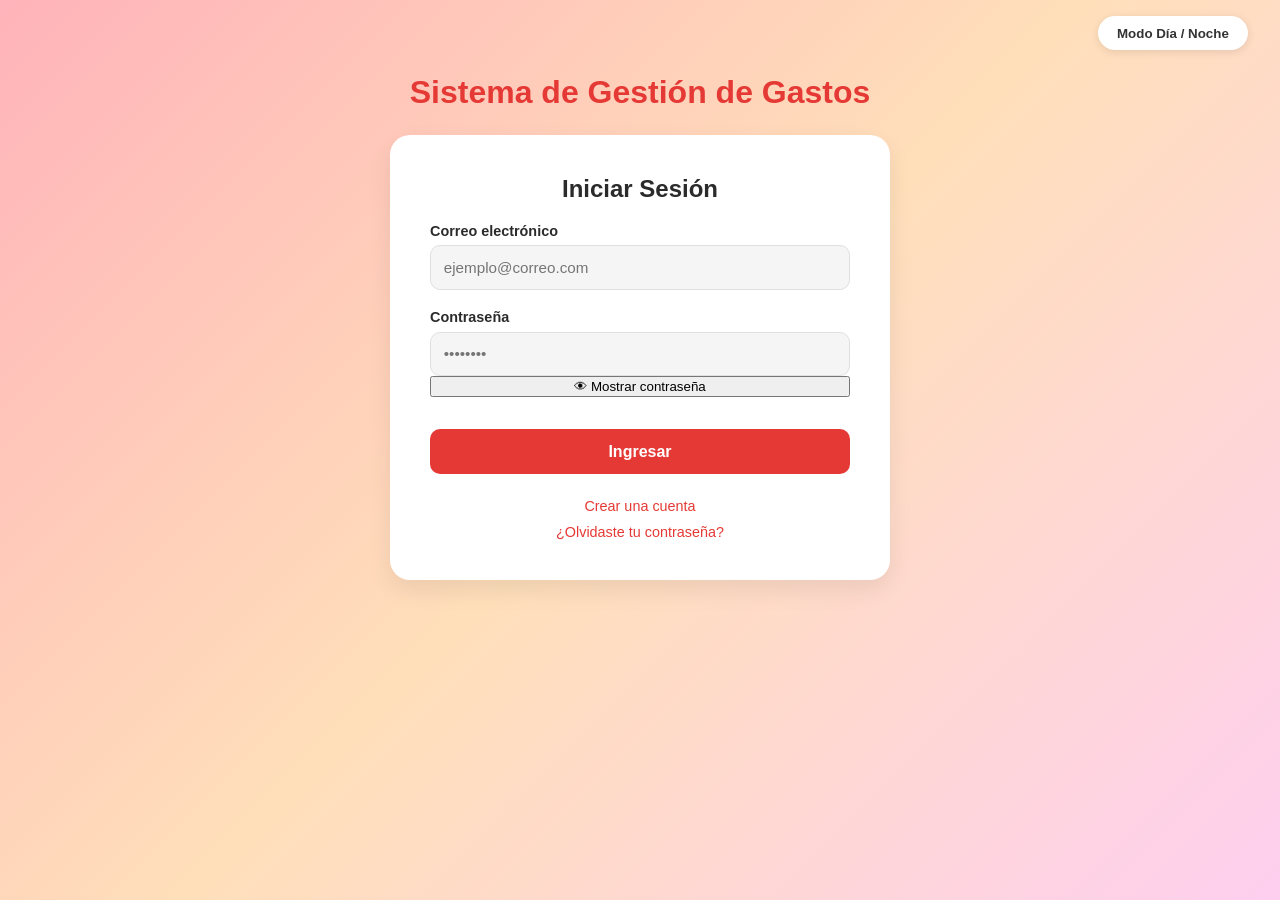
==== index.html @ 9071af87 "completo" ====
<!DOCTYPE html>
<html lang="es">
<head>
    <meta charset="UTF-8">
    <meta name="viewport" content="width=device-width, initial-scale=1.0">
    <title>SGG - Iniciar Sesión</title>
    <link rel="stylesheet" href="css/styles.css">
</head>
<body>

    <div class="header-tools">
        <button id="btnTema" class="btn-theme">Modo Día / Noche</button>
    </div>

    <h1 class="titulo-principal">Sistema de Gestión de Gastos</h1>

    <main class="login-card">
        <h2>Iniciar Sesión</h2>
        
        <form id="formLogin">
            <div class="form-group">
                <label for="email">Correo electrónico</label>
                <input type="email" id="email" placeholder="ejemplo@correo.com" required>
            </div>

            <div class="form-group">
                <label for="password">Contraseña</label>
                <input type="password" id="password" placeholder="••••••••" required>
                <button type="button" id="verPasswordLogin" class="btn-eye">👁 Mostrar contraseña</button>
            </div>

            <button type="submit" class="btn-ingresar">Ingresar</button>
        </form>

        <div class="links-container">
            <a href="registro.html" class="link">Crear una cuenta</a>
            <a href="recuperar.html" class="link">¿Olvidaste tu contraseña?</a>
        </div>
    </main>

    <script src="js/koo.js"></script>
</body>
</html>
---- css/styles.css ----
:root {
    --bg-gradient: linear-gradient(135deg, #ffb3ba 0%, #ffdfba 50%, #fecfef 100%);
    --card-bg: #ffffff;
    --text-color: #2b2b2b;
    --text-muted: #666666;
    --primary-red: #e53935;
    --primary-red-hover: #d32f2f;
    --input-bg: #f5f5f5;
    --input-border: #e0e0e0;
    --border-color: #eee;
}

body.dark-mode {
    --bg-gradient: linear-gradient(135deg, #1a101f 0%, #2a1b2e 100%);
    --card-bg: #241628;
    --text-color: #f5f5f5;
    --text-muted: #cccccc;
    --input-bg: #322038;
    --input-border: #4a3252;
    --border-color: #3d2843;
}

body {
    background: var(--bg-gradient);
    background-attachment: fixed;
    min-height: 100vh;
    color: var(--text-color);
    font-family: -apple-system, BlinkMacSystemFont, "Segoe UI", Roboto, Helvetica, Arial, sans-serif;
    margin: 0;
    padding: 0;
    transition: background 0.3s ease, color 0.3s ease;
}

.header-tools {
    display: flex;
    justify-content: flex-end;
    padding: 1rem 2rem;
}

.btn-theme {
    background: #ffffff;
    color: #333333;
    border: none;
    padding: 0.6rem 1.2rem;
    border-radius: 20px;
    cursor: pointer;
    font-weight: 600;
    box-shadow: 0 2px 8px rgba(0,0,0,0.1);
}

body.dark-mode .btn-theme {
    background: #322038;
    color: #ffffff;
}

.titulo-principal {
    text-align: center;
    color: var(--primary-red);
    font-size: 2rem;
    font-weight: 800;
    margin-top: 0.5rem;
    margin-bottom: 1.5rem;
}

.login-card, .summary-card, .form-card, .table-card {
    background-color: var(--card-bg);
    max-width: 420px;
    margin: 0 auto 1.5rem auto;
    padding: 2.5rem;
    border-radius: 20px;
    box-shadow: 0 10px 25px rgba(0, 0, 0, 0.08);
}

.login-card h2, .form-card h3, .table-card h3 {
    text-align: center;
    margin-top: 0;
    color: var(--text-color);
}

.form-group {
    display: flex;
    flex-direction: column;
    margin-bottom: 1.2rem;
}

.form-group label {
    font-weight: 600;
    margin-bottom: 0.4rem;
    font-size: 0.9rem;
    color: var(--text-color);
}

input[type="text"],
input[type="email"],
input[type="number"],
input[type="date"],
input[type="password"],
select {
    background-color: var(--input-bg);
    color: var(--text-color);
    border: 1px solid var(--input-border);
    border-radius: 10px;
    padding: 0.8rem;
    font-size: 0.95rem;
    outline: none;
    transition: all 0.2s ease;
}

input:focus, select:focus {
    border-color: var(--primary-red);
    box-shadow: 0 0 0 3px rgba(229, 57, 53, 0.15);
}

.btn-ingresar, .btn-primary, button[type="submit"] {
    width: 100%;
    background-color: var(--primary-red);
    color: #ffffff;
    border: none;
    padding: 0.85rem;
    border-radius: 10px;
    font-weight: bold;
    cursor: pointer;
    font-size: 1rem;
    margin-top: 0.8rem;
    transition: background-color 0.2s;
}

.btn-ingresar:hover, .btn-primary:hover {
    background-color: var(--primary-red-hover);
}

.btn-ingresar:disabled {
    background-color: #e0e0e0;
    color: #9e9e9e;
    cursor: not-allowed;
}

.links-container {
    display: flex;
    flex-direction: column;
    gap: 0.6rem;
    align-items: center;
    margin-top: 1.5rem;
}

.link {
    color: var(--primary-red);
    text-decoration: none;
    font-size: 0.9rem;
    font-weight: 500;
}

.dashboard-container {
    max-width: 700px;
    margin: 0 auto;
    padding: 0 1rem 2rem 1rem;
}

.dashboard-container .summary-card,
.dashboard-container .form-card,
.dashboard-container .table-card {
    max-width: 100%;
}

.navbar {
    display: flex;
    justify-content: space-between;
    align-items: center;
    max-width: 700px;
    margin: 0 auto 1rem auto;
    padding: 0 1rem;
}

.monto-total {
    font-size: 2.2rem;
    font-weight: 800;
    color: var(--primary-red);
    text-align: center;
}

.data-table {
    width: 100%;
    border-collapse: collapse;
    margin-top: 1rem;
}

.data-table th {
    color: var(--text-muted);
    padding: 0.8rem;
    text-align: left;
    border-bottom: 2px solid var(--border-color);
    font-size: 0.9rem;
}

.data-table td {
    padding: 0.9rem 0.8rem;
    border-bottom: 1px solid var(--border-color);
    color: var(--text-color);
}

.btn-edit {
    background-color: #f57c00;
    color: white;
    border: none;
    padding: 0.4rem 0.8rem;
    border-radius: 6px;
    cursor: pointer;
    font-weight: bold;
}

.btn-delete {
    background-color: var(--primary-red);
    color: white;
    border: none;
    padding: 0.4rem 0.8rem;
    border-radius: 6px;
    cursor: pointer;
    font-weight: bold;
}

.modal {
    position: fixed;
    top: 0;
    left: 0;
    width: 100%;
    height: 100%;
    background-color: rgba(0, 0, 0, 0.5);
    display: flex;
    justify-content: center;
    align-items: center;
}

.modal-content {
    background-color: var(--card-bg);
    color: var(--text-color);
    padding: 2rem;
    border-radius: 20px;
    max-width: 380px;
    width: 90%;
    text-align: center;
    box-shadow: 0 10px 25px rgba(0, 0, 0, 0.2);
}
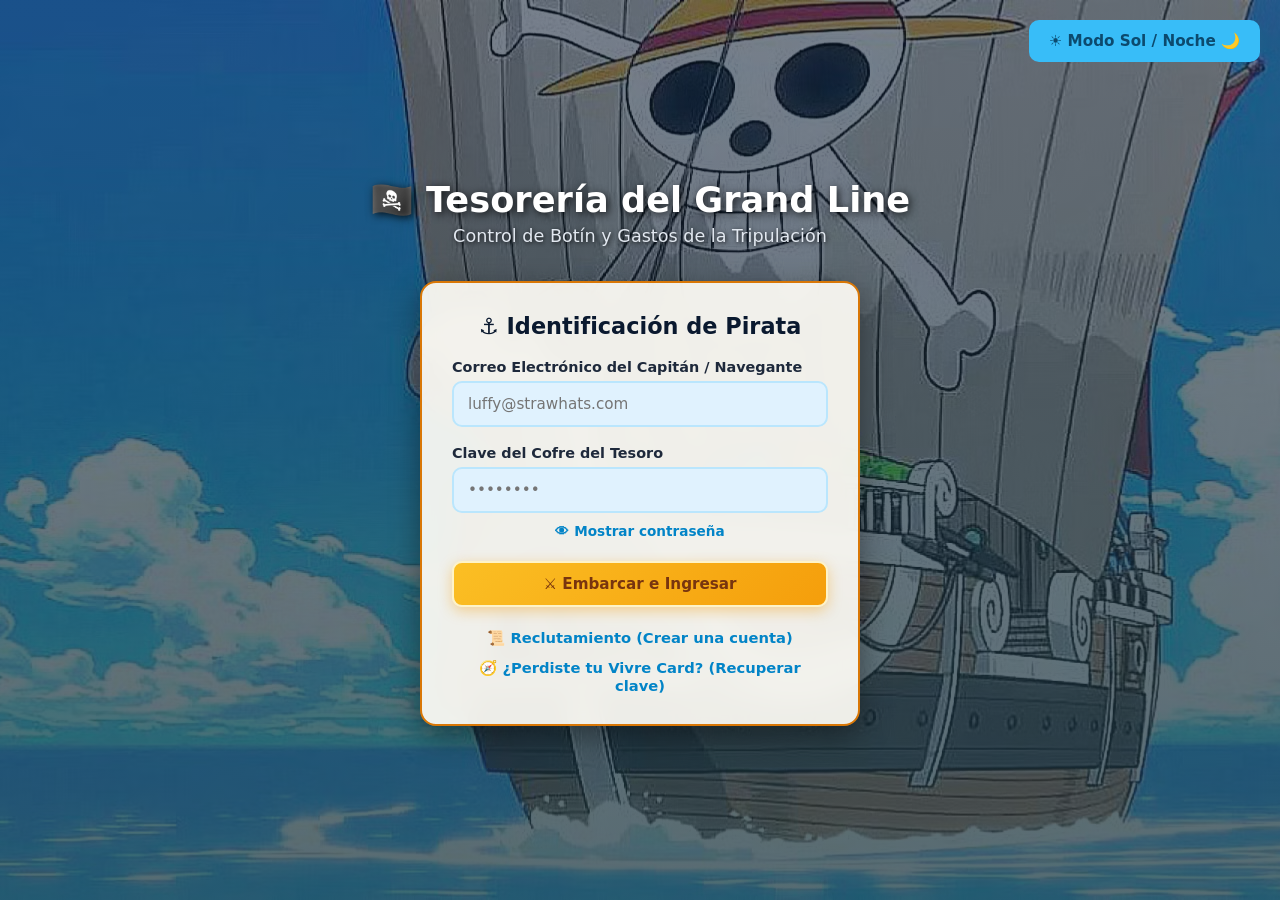
==== commit 9678d828: "feat: implementacion obligatoria de SQLite con OPFS y renombrado de rama" ====
--- a/index.html
+++ b/index.html
@@ -3,41 +3,48 @@
 <head>
     <meta charset="UTF-8">
     <meta name="viewport" content="width=device-width, initial-scale=1.0">
-    <title>SGG - Iniciar Sesión</title>
+    <title>SGG - Ingreso al Grand Line 🏴‍☠️</title>
+    <!-- Favicon de Sombrero de Paja -->
+    <link rel="icon" type="image/png" href="assets/img/favicon.png">
     <link rel="stylesheet" href="css/styles.css">
 </head>
-<body>
+<body class="one-piece-theme auth-page">
 
     <div class="header-tools">
-        <button id="btnTema" class="btn-theme">Modo Día / Noche</button>
+        <button id="btnTema" class="btn-theme">☀️ Modo Sol / Noche 🌙</button>
     </div>
 
-    <h1 class="titulo-principal">Sistema de Gestión de Gastos</h1>
+    <div class="brand-header" style="text-align: center; margin-bottom: 20px;">
+        <img src="assets/img/logo-jolly-roger.png" alt="Jolly Roger" class="auth-logo" onerror="this.style.display='none'">
+        <h1 class="titulo-principal" style="text-align: center; margin-bottom: 5px;">🏴‍☠️ Tesorería del Grand Line</h1>
+        <p class="subtitulo-pirata" style="text-align: center; margin: 0 auto; display: block;">Control de Botín y Gastos de la Tripulación</p>
+    </div>
 
     <main class="login-card">
-        <h2>Iniciar Sesión</h2>
+        <h2>⚓ Identificación de Pirata</h2>
         
         <form id="formLogin">
             <div class="form-group">
-                <label for="email">Correo electrónico</label>
-                <input type="email" id="email" placeholder="ejemplo@correo.com" required>
+                <label for="email">Correo Electrónico del Capitán / Navegante</label>
+                <input type="email" id="email" placeholder="luffy@strawhats.com" required>
             </div>
 
             <div class="form-group">
-                <label for="password">Contraseña</label>
+                <label for="password">Clave del Cofre del Tesoro</label>
                 <input type="password" id="password" placeholder="••••••••" required>
                 <button type="button" id="verPasswordLogin" class="btn-eye">👁 Mostrar contraseña</button>
             </div>
 
-            <button type="submit" class="btn-ingresar">Ingresar</button>
+            <button type="submit" class="btn-ingresar">⚔️ Embarcar e Ingresar</button>
         </form>
 
         <div class="links-container">
-            <a href="registro.html" class="link">Crear una cuenta</a>
-            <a href="recuperar.html" class="link">¿Olvidaste tu contraseña?</a>
+            <a href="registro.html" class="link">📜 Reclutamiento (Crear una cuenta)</a>
+            <a href="recuperar.html" class="link">🧭 ¿Perdiste tu Vivre Card? (Recuperar clave)</a>
         </div>
     </main>
 
+    <!-- Script de autenticación -->
     <script src="js/koo.js"></script>
 </body>
 </html>
--- a/css/styles.css
+++ b/css/styles.css
@@ -1,242 +1,406 @@
 :root {
-    --bg-gradient: linear-gradient(135deg, #ffb3ba 0%, #ffdfba 50%, #fecfef 100%);
-    --card-bg: #ffffff;
-    --text-color: #2b2b2b;
-    --text-muted: #666666;
-    --primary-red: #e53935;
-    --primary-red-hover: #d32f2f;
-    --input-bg: #f5f5f5;
-    --input-border: #e0e0e0;
-    --border-color: #eee;
-}
-
+  /* Océano y Cielo del Grand Line */
+  --ocean-blue-dark: #0a192f;
+  --ocean-blue-main: #172a45;
+  --ocean-blue-light: #203a43;
+  --sky-blue: #4a90e2;
+  --sea-foam: #e0f2fe;
+
+  /* Sombrero de Paja & Luffy */
+  --luffy-yellow: #f59e0b;       /* Amarillo Sombrero de Paja */
+  --luffy-yellow-hover: #d97706;
+  --luffy-red: #dc2626;          /* Rojo Chaleco */
+  --cyan-marine: #38bdf8;        /* Celeste Marino */
+  --cyan-marine-hover: #0284c7;
+
+  /* Tarjetas y Contenedores */
+  --scroll-paper: rgba(255, 253, 247, 0.92); /* Pergamino semitransparente */
+  --card-border: #d97706;
+  --text-dark: #1e293b;
+  --text-muted: #64748b;
+  
+  --border-radius: 16px;
+  --shadow-ocean: 0 10px 30px rgba(0, 0, 0, 0.4);
+}
+
+/* Modo Noche Profunda */
 body.dark-mode {
-    --bg-gradient: linear-gradient(135deg, #1a101f 0%, #2a1b2e 100%);
-    --card-bg: #241628;
-    --text-color: #f5f5f5;
-    --text-muted: #cccccc;
-    --input-bg: #322038;
-    --input-border: #4a3252;
-    --border-color: #3d2843;
-}
-
-body {
-    background: var(--bg-gradient);
-    background-attachment: fixed;
-    min-height: 100vh;
-    color: var(--text-color);
-    font-family: -apple-system, BlinkMacSystemFont, "Segoe UI", Roboto, Helvetica, Arial, sans-serif;
-    margin: 0;
-    padding: 0;
-    transition: background 0.3s ease, color 0.3s ease;
+  --scroll-paper: rgba(15, 23, 42, 0.92);
+  --text-dark: #f8fafc;
+  --text-muted: #94a3b8;
+  --card-border: #f59e0b;
+}
+
+/* ==========================================================================
+   ESTILOS BASE CON FONDO DE MAR Y BARCO
+   ========================================================================== */
+* {
+  box-sizing: border-box;
+  margin: 0;
+  padding: 0;
+  font-family: 'Segoe UI', system-ui, -apple-system, sans-serif;
+}
+
+body.one-piece-theme {
+  min-height: 100vh;
+  color: var(--text-dark);
+  /* Imagen del Going Merry con capas de color de mar */
+  background: 
+    linear-gradient(rgba(10, 25, 47, 0.55), rgba(32, 58, 67, 0.75)),
+    url('../assets/img/going-merry.jpg') no-repeat center center fixed;
+  background-size: cover;
+  position: relative;
+  padding-bottom: 40px;
+}
+body.dark-mode {
+  --scroll-paper: rgba(15, 23, 42, 0.92);
+  --text-dark: #f8fafc;
+  --text-muted: #94a3b8;
+  --card-border: #f59e0b;
+
+  background: 
+    linear-gradient(rgba(5, 11, 24, 0.75), rgba(15, 23, 42, 0.85)),
+    url('../assets/img/going-merry-night.jpg') no-repeat center center fixed;
+  background-size: cover;
+}
+
+.navbar {
+  background: rgba(10, 25, 47, 0.85);
+  backdrop-filter: blur(8px);
+  color: #fff;
+  padding: 15px 30px;
+  display: flex;
+  justify-content: space-between;
+  align-items: center;
+  border-bottom: 3px solid var(--luffy-yellow);
+  box-shadow: var(--shadow-ocean);
+}
+
+.brand {
+  display: flex;
+  align-items: center;
+  gap: 12px;
+}
+
+.brand h2 {
+  color: var(--luffy-yellow);
+  font-weight: 700;
+}
+
+.user-controls {
+  display: flex;
+  gap: 12px;
+}
+
+.titulo-principal {
+  text-align: center;
+  margin: 25px 0 5px 0;
+  color: #ffffff;
+  font-size: 2.2rem;
+  font-weight: 800;
+  text-shadow: 2px 2px 8px rgba(0, 0, 0, 0.8);
+}
+
+.subtitulo-pirata {
+  color: #e2e8f0 !important;
+  font-size: 1.1rem;
+  text-shadow: 1px 1px 4px rgba(0, 0, 0, 0.8);
+}
+
+/* ==========================================================================
+   BOTONES ESTILO SOMBRERO DE PAJA Y CELESTE MARINO
+   ========================================================================== */
+button {
+  cursor: pointer;
+  border: none;
+  border-radius: 10px;
+  padding: 12px 20px;
+  font-weight: 700;
+  font-size: 0.95rem;
+  transition: all 0.25s ease;
+}
+
+/* Botón Principal (Amarillo Sombrero de Paja) */
+.btn-ingresar, .btn-primary {
+  background: linear-gradient(135deg, #fbbf24, var(--luffy-yellow));
+  color: #78350f;
+  border: 2px solid #fef3c7;
+  width: 100%;
+  box-shadow: 0 4px 14px rgba(245, 158, 11, 0.4);
+}
+
+.btn-ingresar:hover, .btn-primary:hover {
+  background: linear-gradient(135deg, var(--luffy-yellow), var(--luffy-yellow-hover));
+  transform: translateY(-2px);
+  box-shadow: 0 6px 20px rgba(245, 158, 11, 0.6);
+  color: #451a03;
+}
+
+/* Botón Celeste Marino */
+.btn-theme {
+  background-color: var(--cyan-marine);
+  color: #0c4a6e;
+}
+
+.btn-theme:hover {
+  background-color: var(--cyan-marine-hover);
+  color: #ffffff;
+}
+
+/* Botones Peligro y Secundario */
+.btn-delete, .btn-danger {
+  background-color: var(--luffy-red);
+  color: #ffffff;
+}
+
+.btn-secondary {
+  background-color: var(--cyan-marine);
+  color: #0c4a6e;
+}
+
+.btn-eye {
+  background: transparent;
+  color: #0284c7;
+  font-size: 0.85rem;
+  padding: 4px;
+  margin-top: 6px;
+}
+
+.btn-eye:hover {
+  text-decoration: underline;
+}
+
+/* ==========================================================================
+   TARJETAS Y CONTENEDORES (AUTENTICACIÓN Y DASHBOARD)
+   ========================================================================== */
+.auth-page {
+  display: flex;
+  flex-direction: column;
+  align-items: center;
+  justify-content: center;
+  min-height: 100vh;
+  padding: 20px;
 }
 
 .header-tools {
-    display: flex;
-    justify-content: flex-end;
-    padding: 1rem 2rem;
-}
-
-.btn-theme {
-    background: #ffffff;
-    color: #333333;
-    border: none;
-    padding: 0.6rem 1.2rem;
-    border-radius: 20px;
-    cursor: pointer;
-    font-weight: 600;
-    box-shadow: 0 2px 8px rgba(0,0,0,0.1);
-}
-
-body.dark-mode .btn-theme {
-    background: #322038;
-    color: #ffffff;
-}
-
-.titulo-principal {
-    text-align: center;
-    color: var(--primary-red);
-    font-size: 2rem;
-    font-weight: 800;
-    margin-top: 0.5rem;
-    margin-bottom: 1.5rem;
-}
-
-.login-card, .summary-card, .form-card, .table-card {
-    background-color: var(--card-bg);
-    max-width: 420px;
-    margin: 0 auto 1.5rem auto;
-    padding: 2.5rem;
-    border-radius: 20px;
-    box-shadow: 0 10px 25px rgba(0, 0, 0, 0.08);
-}
-
-.login-card h2, .form-card h3, .table-card h3 {
-    text-align: center;
-    margin-top: 0;
-    color: var(--text-color);
-}
-
+  position: absolute;
+  top: 20px;
+  right: 20px;
+}
+
+.login-card, .summary-card, .form-card, .table-card, .chart-card {
+  background: var(--scroll-paper);
+  backdrop-filter: blur(10px);
+  border-radius: var(--border-radius);
+  padding: 30px;
+  box-shadow: var(--shadow-ocean);
+  border: 2px solid var(--card-border);
+  position: relative;
+}
+
+.login-card {
+  width: 100%;
+  max-width: 440px;
+  margin-top: 15px;
+}
+
+.login-card h2 {
+  color: var(--ocean-blue-dark);
+  text-align: center;
+  margin-bottom: 20px;
+  font-size: 1.4rem;
+}
+
+/* ==========================================================================
+   CAMPOS DE ENTRADA (INPUTS CELESTES)
+   ========================================================================== */
 .form-group {
-    display: flex;
-    flex-direction: column;
-    margin-bottom: 1.2rem;
+  margin-bottom: 18px;
+  display: flex;
+  flex-direction: column;
 }
 
 .form-group label {
-    font-weight: 600;
-    margin-bottom: 0.4rem;
-    font-size: 0.9rem;
-    color: var(--text-color);
-}
-
-input[type="text"],
-input[type="email"],
-input[type="number"],
-input[type="date"],
-input[type="password"],
-select {
-    background-color: var(--input-bg);
-    color: var(--text-color);
-    border: 1px solid var(--input-border);
-    border-radius: 10px;
-    padding: 0.8rem;
-    font-size: 0.95rem;
-    outline: none;
-    transition: all 0.2s ease;
-}
-
-input:focus, select:focus {
-    border-color: var(--primary-red);
-    box-shadow: 0 0 0 3px rgba(229, 57, 53, 0.15);
-}
-
-.btn-ingresar, .btn-primary, button[type="submit"] {
-    width: 100%;
-    background-color: var(--primary-red);
-    color: #ffffff;
-    border: none;
-    padding: 0.85rem;
-    border-radius: 10px;
-    font-weight: bold;
-    cursor: pointer;
-    font-size: 1rem;
-    margin-top: 0.8rem;
-    transition: background-color 0.2s;
-}
-
-.btn-ingresar:hover, .btn-primary:hover {
-    background-color: var(--primary-red-hover);
-}
-
-.btn-ingresar:disabled {
-    background-color: #e0e0e0;
-    color: #9e9e9e;
-    cursor: not-allowed;
-}
-
+  margin-bottom: 6px;
+  font-weight: 600;
+  color: var(--text-dark);
+  font-size: 0.9rem;
+}
+
+.form-group input, .form-group select {
+  padding: 12px 14px;
+  border: 2px solid #bae6fd;
+  border-radius: 10px;
+  background-color: var(--sea-foam);
+  color: var(--text-dark);
+  font-size: 0.95rem;
+  outline: none;
+  transition: all 0.2s ease;
+}
+
+.form-group input:focus, .form-group select:focus {
+  border-color: var(--cyan-marine);
+  background-color: #ffffff;
+  box-shadow: 0 0 0 3px rgba(56, 189, 248, 0.3);
+}
+
+/* ==========================================================================
+   ENLACES Y REQUISITOS
+   ========================================================================== */
 .links-container {
-    display: flex;
-    flex-direction: column;
-    gap: 0.6rem;
-    align-items: center;
-    margin-top: 1.5rem;
+  margin-top: 22px;
+  display: flex;
+  flex-direction: column;
+  gap: 12px;
+  text-align: center;
 }
 
 .link {
-    color: var(--primary-red);
-    text-decoration: none;
-    font-size: 0.9rem;
-    font-weight: 500;
-}
-
+  color: #0284c7;
+  text-decoration: none;
+  font-weight: 600;
+  font-size: 0.92rem;
+  transition: color 0.2s;
+}
+
+.link:hover {
+  color: var(--luffy-red);
+  text-decoration: underline;
+}
+
+.requisitos-lista {
+  list-style: none;
+  margin: 15px 0;
+  font-size: 0.85rem;
+  color: var(--text-muted);
+}
+
+.requisitos-lista li {
+  margin-bottom: 6px;
+}
+
+.requisitos-lista li.valido {
+  color: #16a34a;
+  font-weight: 600;
+}
+
+/* ==========================================================================
+   DASHBOARD Y TABLAS
+   ========================================================================== */
 .dashboard-container {
-    max-width: 700px;
-    margin: 0 auto;
-    padding: 0 1rem 2rem 1rem;
-}
-
-.dashboard-container .summary-card,
-.dashboard-container .form-card,
-.dashboard-container .table-card {
-    max-width: 100%;
-}
-
-.navbar {
-    display: flex;
-    justify-content: space-between;
-    align-items: center;
-    max-width: 700px;
-    margin: 0 auto 1rem auto;
-    padding: 0 1rem;
+  max-width: 1100px;
+  margin: 20px auto 0 auto;
+  padding: 0 20px;
+  display: grid;
+  grid-template-columns: 1fr;
+  gap: 25px;
 }
 
 .monto-total {
-    font-size: 2.2rem;
-    font-weight: 800;
-    color: var(--primary-red);
-    text-align: center;
+  font-size: 2.8rem;
+  font-weight: 800;
+  color: #15803d;
+  margin-top: 10px;
+}
+
+.charts-section {
+  display: grid;
+  grid-template-columns: repeat(auto-fit, minmax(320px, 1fr));
+  gap: 20px;
 }
 
 .data-table {
-    width: 100%;
-    border-collapse: collapse;
-    margin-top: 1rem;
+  width: 100%;
+  border-collapse: collapse;
+  margin-top: 15px;
 }
 
 .data-table th {
-    color: var(--text-muted);
-    padding: 0.8rem;
-    text-align: left;
-    border-bottom: 2px solid var(--border-color);
-    font-size: 0.9rem;
+  background-color: var(--ocean-blue-dark);
+  color: var(--luffy-yellow);
+  padding: 12px 15px;
 }
 
 .data-table td {
-    padding: 0.9rem 0.8rem;
-    border-bottom: 1px solid var(--border-color);
-    color: var(--text-color);
-}
-
-.btn-edit {
-    background-color: #f57c00;
-    color: white;
-    border: none;
-    padding: 0.4rem 0.8rem;
-    border-radius: 6px;
-    cursor: pointer;
-    font-weight: bold;
-}
-
-.btn-delete {
-    background-color: var(--primary-red);
-    color: white;
-    border: none;
-    padding: 0.4rem 0.8rem;
-    border-radius: 6px;
-    cursor: pointer;
-    font-weight: bold;
-}
-
+  padding: 12px 15px;
+  border-bottom: 1px solid #e2e8f0;
+}
+
+.data-table tbody tr:hover {
+  background-color: rgba(56, 189, 248, 0.15);
+}
+
+/* Modales */
 .modal {
-    position: fixed;
-    top: 0;
-    left: 0;
-    width: 100%;
-    height: 100%;
-    background-color: rgba(0, 0, 0, 0.5);
-    display: flex;
-    justify-content: center;
-    align-items: center;
+  position: fixed;
+  top: 0;
+  left: 0;
+  width: 100%;
+  height: 100%;
+  background: rgba(10, 25, 47, 0.8);
+  backdrop-filter: blur(5px);
+  display: flex;
+  align-items: center;
+  justify-content: center;
+  z-index: 1000;
 }
 
 .modal-content {
-    background-color: var(--card-bg);
-    color: var(--text-color);
-    padding: 2rem;
-    border-radius: 20px;
-    max-width: 380px;
-    width: 90%;
-    text-align: center;
-    box-shadow: 0 10px 25px rgba(0, 0, 0, 0.2);
+  background: var(--scroll-paper);
+  padding: 30px;
+  border-radius: var(--border-radius);
+  border: 2px solid var(--luffy-yellow);
+  max-width: 400px;
+  text-align: center;
+}
+
+/* ==========================================================================
+   MEJORA DE CAJAS DE TEXTO Y SELECTS EN MODO NOCHE
+   ========================================================================== */
+body.dark-mode input[type="text"],
+body.dark-mode input[type="email"],
+body.dark-mode input[type="password"],
+body.dark-mode input[type="number"],
+body.dark-mode input[type="file"],
+body.dark-mode select {
+  background-color: #0f172a;    /* Fondo oscuro (casi negro) */
+  color: #f8fafc;               /* Texto del usuario en blanco brillante */
+  border: 1px solid var(--luffy-yellow); /* Borde dorado para mantener el estilo */
+}
+
+/* Cambia el color del texto de la opción seleccionada dentro del desplegable */
+body.dark-mode select option {
+  background-color: #0f172a;
+  color: #f8fafc;
+}
+
+/* Cambia el color del texto de ayuda (placeholder) */
+body.dark-mode input::placeholder {
+  color: #94a3b8;
+}
+
+/* Resalte iluminado al hacer clic o foco en la caja */
+body.dark-mode input:focus,
+body.dark-mode select:focus {
+  outline: none;
+  border-color: #fbbf24;
+  box-shadow: 0 0 8px rgba(245, 158, 11, 0.5);
+}
+/* ==========================================================================
+   MEJORA DE CAJAS DE TEXTO, SELECTS Y FECHAS EN MODO NOCHE
+   ========================================================================== */
+body.dark-mode input[type="text"],
+body.dark-mode input[type="email"],
+body.dark-mode input[type="password"],
+body.dark-mode input[type="number"],
+body.dark-mode input[type="date"],
+body.dark-mode input[type="file"],
+body.dark-mode select {
+  background-color: #0f172a;    /* Fondo oscuro */
+  color: #f8fafc;               /* Texto en blanco brillante */
+  border: 1px solid var(--luffy-yellow); /* Borde dorado */
+}
+body.dark-mode input[type="date"]::-webkit-calendar-picker-indicator {
+  filter: invert(1);
+  cursor: pointer;
 }
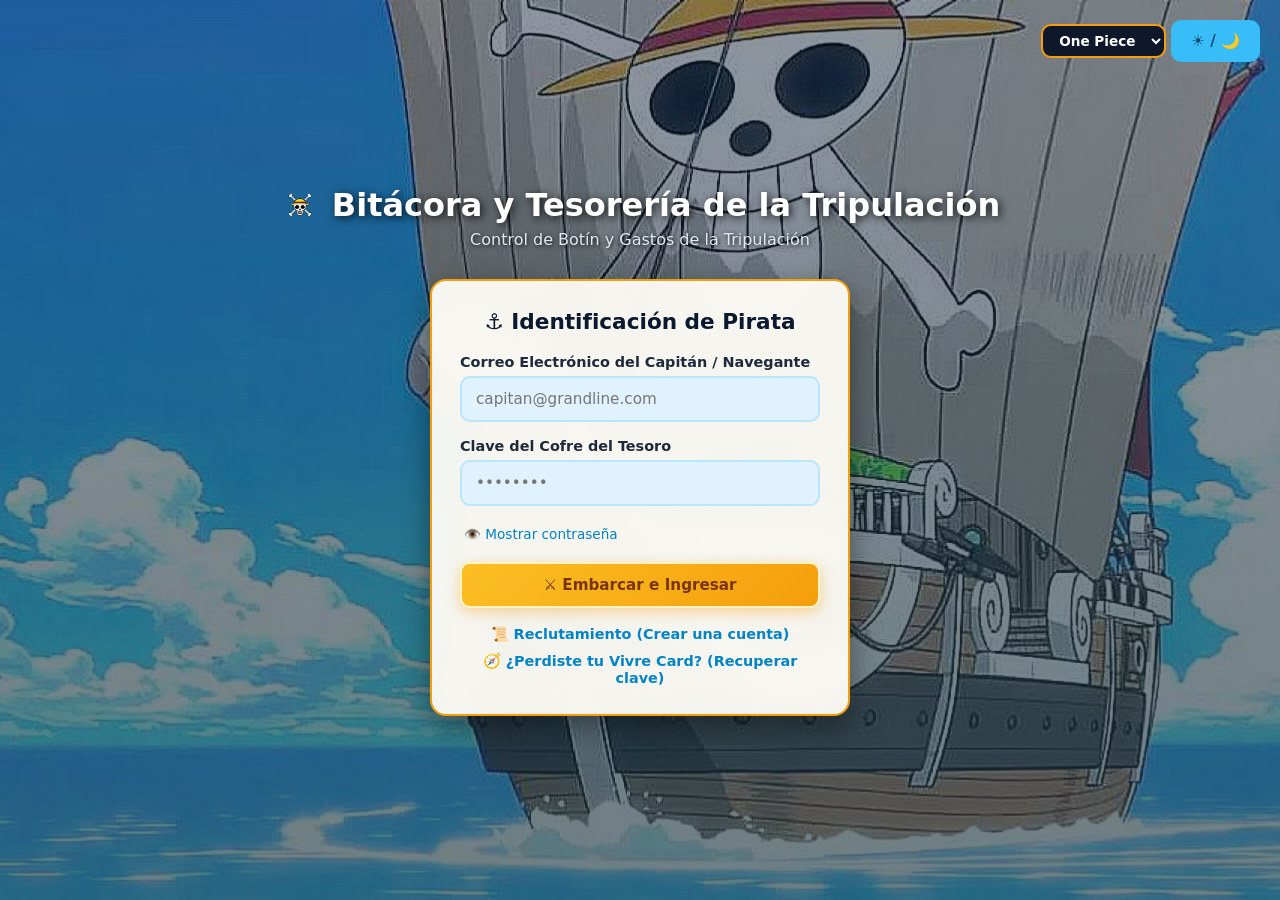
==== commit 7428602a: "Modificaciones" ====
--- a/index.html
+++ b/index.html
@@ -3,48 +3,80 @@
 <head>
     <meta charset="UTF-8">
     <meta name="viewport" content="width=device-width, initial-scale=1.0">
-    <title>SGG - Ingreso al Grand Line 🏴‍☠️</title>
-    <!-- Favicon de Sombrero de Paja -->
-    <link rel="icon" type="image/png" href="assets/img/favicon.png">
+    <title>SGG - Iniciar Sesión</title>
     <link rel="stylesheet" href="css/styles.css">
 </head>
-<body class="one-piece-theme auth-page">
+<body class="one-piece-theme auth-page" data-tema="one-piece" data-modo="light">
 
     <div class="header-tools">
-        <button id="btnTema" class="btn-theme">☀️ Modo Sol / Noche 🌙</button>
+     <select id="selectTemaEstilo" class="select-tema">
+            <option value="one-piece">One Piece</option>
+            <option value="normal">Normal</option>
+        </select>
+
+        <button id="btnTemaModo" class="btn-theme">☀️ / 🌙</button>
     </div>
 
     <div class="brand-header" style="text-align: center; margin-bottom: 20px;">
-        <img src="assets/img/logo-jolly-roger.png" alt="Jolly Roger" class="auth-logo" onerror="this.style.display='none'">
-        <h1 class="titulo-principal" style="text-align: center; margin-bottom: 5px;">🏴‍☠️ Tesorería del Grand Line</h1>
-        <p class="subtitulo-pirata" style="text-align: center; margin: 0 auto; display: block;">Control de Botín y Gastos de la Tripulación</p>
+        <h1 class="titulo-principal" style="display: flex; align-items: center; justify-content: center; gap: 12px; margin-bottom: 5px;">
+            <img src="assets/img/luffy - Editado.png" alt="Logo" class="auth-logo-inline txt-onepiece" onerror="this.style.display='none'">
+            <span class="txt-onepiece">Bitácora y Tesorería de la Tripulación</span>
+            <span class="txt-normal"> Sistema de Gestión de Gastos</span>
+        </h1>
+        
+        <p class="subtitulo-pirata" style="text-align: center; margin: 0 auto; display: block;">
+            <span class="txt-onepiece">Control de Botín y Gastos de la Tripulación</span>
+            <span class="txt-normal">Plataforma de Control Financiero Personal</span>
+        </p>
     </div>
 
     <main class="login-card">
-        <h2>⚓ Identificación de Pirata</h2>
-        
-        <form id="formLogin">
+        <h2>
+            <span class="txt-onepiece">⚓ Identificación de Pirata</span>
+            <span class="txt-normal">Iniciar Sesión</span>
+        </h2>
+
+        <form>
             <div class="form-group">
-                <label for="email">Correo Electrónico del Capitán / Navegante</label>
-                <input type="email" id="email" placeholder="luffy@strawhats.com" required>
+                <label for="email">
+                    <span class="txt-onepiece">Correo Electrónico del Capitán / Navegante</span>
+                    <span class="txt-normal">Correo Electrónico</span>
+                </label>
+                <input type="email" id="email" name="email" placeholder="capitan@grandline.com" required>
             </div>
 
             <div class="form-group">
-                <label for="password">Clave del Cofre del Tesoro</label>
-                <input type="password" id="password" placeholder="••••••••" required>
-                <button type="button" id="verPasswordLogin" class="btn-eye">👁 Mostrar contraseña</button>
+                <label for="password">
+                    <span class="txt-onepiece">Clave del Cofre del Tesoro</span>
+                    <span class="txt-normal">Contraseña</span>
+                </label>
+                <input type="password" id="password" name="password" placeholder="••••••••" required>
             </div>
 
-            <button type="submit" class="btn-ingresar">⚔️ Embarcar e Ingresar</button>
+        <div style="text-align: left; margin: 8px 0 16px 0;">
+            <span id="togglePassword" style="cursor: pointer; color: #00a8e8; font-size: 0.9rem;">
+             👁️ Mostrar contraseña
+         </span>
+        </div>
+
+            <button type="submit" class="btn-ingresar">
+                <span class="txt-onepiece">⚔️ Embarcar e Ingresar</span>
+                <span class="txt-normal">Ingresar al Sistema</span>
+            </button>
         </form>
 
         <div class="links-container">
-            <a href="registro.html" class="link">📜 Reclutamiento (Crear una cuenta)</a>
-            <a href="recuperar.html" class="link">🧭 ¿Perdiste tu Vivre Card? (Recuperar clave)</a>
+            <a href="registro.html" class="link">
+                <span class="txt-onepiece">📜 Reclutamiento (Crear una cuenta)</span>
+                <span class="txt-normal">Registrarse (Crear una cuenta)</span>
+            </a>
+            <a href="recuperar.html" class="link">
+                <span class="txt-onepiece">🧭 ¿Perdiste tu Vivre Card? (Recuperar clave)</span>
+                <span class="txt-normal">🔑 ¿Olvidaste tu contraseña?</span>
+            </a>
         </div>
     </main>
 
-    <!-- Script de autenticación -->
     <script src="js/koo.js"></script>
 </body>
 </html>
--- a/css/styles.css
+++ b/css/styles.css
@@ -1,21 +1,21 @@
+/* ==========================================
+   1. VARIABLES Y TEMA BASE (GRAND LINE)
+   ========================================== */
 :root {
-  /* Océano y Cielo del Grand Line */
   --ocean-blue-dark: #0a192f;
   --ocean-blue-main: #172a45;
   --ocean-blue-light: #203a43;
   --sky-blue: #4a90e2;
   --sea-foam: #e0f2fe;
 
-  /* Sombrero de Paja & Luffy */
-  --luffy-yellow: #f59e0b;       /* Amarillo Sombrero de Paja */
+  --luffy-yellow: #f59e0b;     
   --luffy-yellow-hover: #d97706;
-  --luffy-red: #dc2626;          /* Rojo Chaleco */
-  --cyan-marine: #38bdf8;        /* Celeste Marino */
+  --luffy-red: #dc2626;        
+  --cyan-marine: #38bdf8;       
   --cyan-marine-hover: #0284c7;
 
-  /* Tarjetas y Contenedores */
-  --scroll-paper: rgba(255, 253, 247, 0.92); /* Pergamino semitransparente */
-  --card-border: #d97706;
+  --scroll-paper: rgba(255, 253, 247, 0.95); 
+  --card-border: #f59e0b;
   --text-dark: #1e293b;
   --text-muted: #64748b;
   
@@ -23,7 +23,6 @@
   --shadow-ocean: 0 10px 30px rgba(0, 0, 0, 0.4);
 }
 
-/* Modo Noche Profunda */
 body.dark-mode {
   --scroll-paper: rgba(15, 23, 42, 0.92);
   --text-dark: #f8fafc;
@@ -31,9 +30,6 @@
   --card-border: #f59e0b;
 }
 
-/* ==========================================================================
-   ESTILOS BASE CON FONDO DE MAR Y BARCO
-   ========================================================================== */
 * {
   box-sizing: border-box;
   margin: 0;
@@ -41,29 +37,30 @@
   font-family: 'Segoe UI', system-ui, -apple-system, sans-serif;
 }
 
-body.one-piece-theme {
+/* ==========================================
+   2. FONDOS DINÁMICOS DE GOING MERRY
+   ========================================== */
+body, body.one-piece-theme {
   min-height: 100vh;
   color: var(--text-dark);
-  /* Imagen del Going Merry con capas de color de mar */
   background: 
-    linear-gradient(rgba(10, 25, 47, 0.55), rgba(32, 58, 67, 0.75)),
+    linear-gradient(rgba(10, 25, 47, 0.45), rgba(32, 58, 67, 0.65)),
     url('../assets/img/going-merry.jpg') no-repeat center center fixed;
   background-size: cover;
   position: relative;
   padding-bottom: 40px;
 }
+
 body.dark-mode {
-  --scroll-paper: rgba(15, 23, 42, 0.92);
-  --text-dark: #f8fafc;
-  --text-muted: #94a3b8;
-  --card-border: #f59e0b;
-
   background: 
     linear-gradient(rgba(5, 11, 24, 0.75), rgba(15, 23, 42, 0.85)),
     url('../assets/img/going-merry-night.jpg') no-repeat center center fixed;
   background-size: cover;
 }
 
+/* ==========================================
+   3. ESTRUCTURA DE PÁGINA Y NAVEGACIÓN
+   ========================================== */
 .navbar {
   background: rgba(10, 25, 47, 0.85);
   backdrop-filter: blur(8px);
@@ -92,24 +89,99 @@
   gap: 12px;
 }
 
+.header-tools {
+  position: absolute;
+  top: 20px;
+  right: 20px;
+  z-index: 100;
+}
+
 .titulo-principal {
+  display: flex;
+  align-items: center;
+  justify-content: center;
+  gap: 12px;
   text-align: center;
-  margin: 25px 0 5px 0;
+  margin: 20px 0 5px 0;
   color: #ffffff;
-  font-size: 2.2rem;
+  font-size: 2rem;
   font-weight: 800;
   text-shadow: 2px 2px 8px rgba(0, 0, 0, 0.8);
 }
 
+.titulo-principal .bandera-titulo {
+  width: 45px !important;
+  height: auto !important;
+  max-height: 45px !important;
+  object-fit: contain;
+}
+
 .subtitulo-pirata {
   color: #e2e8f0 !important;
-  font-size: 1.1rem;
+  font-size: 1rem;
+  text-align: center;
   text-shadow: 1px 1px 4px rgba(0, 0, 0, 0.8);
-}
-
-/* ==========================================================================
-   BOTONES ESTILO SOMBRERO DE PAJA Y CELESTE MARINO
-   ========================================================================== */
+  margin-bottom: 15px;
+}
+
+/* ==========================================
+   4. TARJETAS DE LOGIN Y DASHBOARD
+   ========================================== */
+.auth-page {
+  display: flex;
+  flex-direction: column;
+  align-items: center;
+  justify-content: center;
+  min-height: 100vh;
+  padding: 20px;
+}
+
+.login-card, .summary-card, .form-card, .table-card {
+  background: var(--scroll-paper);
+  backdrop-filter: blur(10px);
+  border-radius: var(--border-radius);
+  padding: 28px;
+  box-shadow: var(--shadow-ocean);
+  border: 2px solid var(--card-border);
+  position: relative;
+}
+
+.login-card {
+  width: 100%;
+  max-width: 420px;
+  margin-top: 10px;
+}
+
+.login-card h2 {
+  color: var(--ocean-blue-dark);
+  text-align: center;
+  margin-bottom: 20px;
+  font-size: 1.35rem;
+}
+
+body.dark-mode .login-card h2 {
+  color: #ffffff !important;
+}
+
+.dashboard-container {
+  max-width: 1100px;
+  margin: 20px auto 0 auto;
+  padding: 0 20px;
+  display: flex;
+  flex-direction: column;
+  gap: 25px;
+}
+
+.monto-total {
+  font-size: 2.8rem;
+  font-weight: 800;
+  color: #15803d;
+  margin-top: 10px;
+}
+
+/* ==========================================
+   5. BOTONES E INPUTS
+   ========================================== */
 button {
   cursor: pointer;
   border: none;
@@ -120,8 +192,7 @@
   transition: all 0.25s ease;
 }
 
-/* Botón Principal (Amarillo Sombrero de Paja) */
-.btn-ingresar, .btn-primary {
+.btn-ingresar, .btn-primary, button[type="submit"] {
   background: linear-gradient(135deg, #fbbf24, var(--luffy-yellow));
   color: #78350f;
   border: 2px solid #fef3c7;
@@ -129,93 +200,46 @@
   box-shadow: 0 4px 14px rgba(245, 158, 11, 0.4);
 }
 
-.btn-ingresar:hover, .btn-primary:hover {
+.btn-ingresar:hover, .btn-primary:hover, button[type="submit"]:hover {
   background: linear-gradient(135deg, var(--luffy-yellow), var(--luffy-yellow-hover));
   transform: translateY(-2px);
   box-shadow: 0 6px 20px rgba(245, 158, 11, 0.6);
   color: #451a03;
 }
 
-/* Botón Celeste Marino */
-.btn-theme {
+.btn-theme, .btn-secondary {
   background-color: var(--cyan-marine);
   color: #0c4a6e;
 }
 
-.btn-theme:hover {
+.btn-theme:hover, .btn-secondary:hover {
   background-color: var(--cyan-marine-hover);
   color: #ffffff;
 }
 
-/* Botones Peligro y Secundario */
 .btn-delete, .btn-danger {
   background-color: var(--luffy-red);
   color: #ffffff;
 }
 
-.btn-secondary {
-  background-color: var(--cyan-marine);
-  color: #0c4a6e;
-}
-
-.btn-eye {
-  background: transparent;
-  color: #0284c7;
-  font-size: 0.85rem;
-  padding: 4px;
-  margin-top: 6px;
-}
-
-.btn-eye:hover {
-  text-decoration: underline;
-}
-
-/* ==========================================================================
-   TARJETAS Y CONTENEDORES (AUTENTICACIÓN Y DASHBOARD)
-   ========================================================================== */
-.auth-page {
-  display: flex;
-  flex-direction: column;
-  align-items: center;
-  justify-content: center;
-  min-height: 100vh;
-  padding: 20px;
-}
-
-.header-tools {
-  position: absolute;
-  top: 20px;
-  right: 20px;
-}
-
-.login-card, .summary-card, .form-card, .table-card, .chart-card {
-  background: var(--scroll-paper);
-  backdrop-filter: blur(10px);
-  border-radius: var(--border-radius);
-  padding: 30px;
-  box-shadow: var(--shadow-ocean);
-  border: 2px solid var(--card-border);
-  position: relative;
-}
-
-.login-card {
-  width: 100%;
-  max-width: 440px;
-  margin-top: 15px;
-}
-
-.login-card h2 {
-  color: var(--ocean-blue-dark);
-  text-align: center;
-  margin-bottom: 20px;
-  font-size: 1.4rem;
-}
-
-/* ==========================================================================
-   CAMPOS DE ENTRADA (INPUTS CELESTES)
-   ========================================================================== */
+.btn-eye, #togglePassword {
+  background: transparent !important;
+  border: none !important;
+  color: #0284c7 !important;
+  font-size: 0.85rem !important;
+  padding: 4px !important;
+  margin: 6px auto 10px auto !important;
+  display: block !important;
+  cursor: pointer !important;
+  text-decoration: none !important;
+}
+
+.btn-eye:hover, #togglePassword:hover {
+  text-decoration: underline !important;
+}
+
 .form-group {
-  margin-bottom: 18px;
+  margin-bottom: 16px;
   display: flex;
   flex-direction: column;
 }
@@ -236,6 +260,7 @@
   font-size: 0.95rem;
   outline: none;
   transition: all 0.2s ease;
+  width: 100%;
 }
 
 .form-group input:focus, .form-group select:focus {
@@ -244,14 +269,11 @@
   box-shadow: 0 0 0 3px rgba(56, 189, 248, 0.3);
 }
 
-/* ==========================================================================
-   ENLACES Y REQUISITOS
-   ========================================================================== */
 .links-container {
-  margin-top: 22px;
+  margin-top: 18px;
   display: flex;
   flex-direction: column;
-  gap: 12px;
+  gap: 10px;
   text-align: center;
 }
 
@@ -259,7 +281,7 @@
   color: #0284c7;
   text-decoration: none;
   font-weight: 600;
-  font-size: 0.92rem;
+  font-size: 0.9rem;
   transition: color 0.2s;
 }
 
@@ -268,47 +290,85 @@
   text-decoration: underline;
 }
 
-.requisitos-lista {
-  list-style: none;
-  margin: 15px 0;
-  font-size: 0.85rem;
-  color: var(--text-muted);
-}
-
-.requisitos-lista li {
-  margin-bottom: 6px;
-}
-
-.requisitos-lista li.valido {
-  color: #16a34a;
-  font-weight: 600;
-}
-
-/* ==========================================================================
-   DASHBOARD Y TABLAS
-   ========================================================================== */
-.dashboard-container {
-  max-width: 1100px;
-  margin: 20px auto 0 auto;
-  padding: 0 20px;
-  display: grid;
-  grid-template-columns: 1fr;
-  gap: 25px;
-}
-
-.monto-total {
-  font-size: 2.8rem;
-  font-weight: 800;
-  color: #15803d;
-  margin-top: 10px;
-}
-
+/* ==========================================
+   6. MODO NOCHE - INPUTS Y NAVEGACIÓN
+   ========================================== */
+body.dark-mode input[type="text"],
+body.dark-mode input[type="email"],
+body.dark-mode input[type="password"],
+body.dark-mode input[type="number"],
+body.dark-mode input[type="date"],
+body.dark-mode input[type="file"],
+body.dark-mode select {
+  background-color: #0f172a !important;
+  color: #ffffff !important;
+  border: 1px solid var(--luffy-yellow) !important;
+}
+
+body.dark-mode input[type="date"]::-webkit-calendar-picker-indicator {
+  filter: invert(1);
+  cursor: pointer;
+}
+
+body.dark-mode label,
+body.dark-mode p,
+body.dark-mode span:not(.badge-cat) {
+  color: #e2e8f0 !important;
+}
+
+body.dark-mode a,
+body.dark-mode .link {
+  color: #38bdf8 !important;
+}
+
+/* ==========================================
+   7. SECCIÓN DE GRÁFICOS (SOL / NOCHE)
+   ========================================== */
 .charts-section {
-  display: grid;
-  grid-template-columns: repeat(auto-fit, minmax(320px, 1fr));
+  display: flex;
   gap: 20px;
-}
-
+  flex-wrap: wrap;
+  margin-bottom: 2rem;
+}
+
+.chart-container {
+  position: relative;
+  height: 260px;
+  width: 100%;
+}
+
+/* Modo Sol: Blanco Limpio */
+.chart-card {
+  flex: 1;
+  min-width: 300px;
+  background-color: #ffffff !important;
+  color: #1e293b !important;
+  border: 2px solid var(--card-border) !important;
+  border-radius: var(--border-radius);
+  padding: 20px;
+  box-shadow: var(--shadow-ocean);
+}
+
+.chart-card h3 {
+  color: #1e293b !important;
+  text-align: center;
+  margin-bottom: 15px;
+}
+
+/* Modo Noche: Oscuro */
+body.dark-mode .chart-card {
+  background-color: #0f172a !important;
+  color: #f8fafc !important;
+  border-color: var(--luffy-yellow) !important;
+}
+
+body.dark-mode .chart-card h3 {
+  color: #f8fafc !important;
+}
+
+/* ==========================================
+   8. TABLAS Y MODAL
+   ========================================== */
 .data-table {
   width: 100%;
   border-collapse: collapse;
@@ -326,17 +386,17 @@
   border-bottom: 1px solid #e2e8f0;
 }
 
+body.dark-mode .data-table td {
+  border-bottom-color: #334155;
+}
+
 .data-table tbody tr:hover {
   background-color: rgba(56, 189, 248, 0.15);
 }
 
-/* Modales */
 .modal {
   position: fixed;
-  top: 0;
-  left: 0;
-  width: 100%;
-  height: 100%;
+  top: 0; left: 0; width: 100%; height: 100%;
   background: rgba(10, 25, 47, 0.8);
   backdrop-filter: blur(5px);
   display: flex;
@@ -353,54 +413,329 @@
   max-width: 400px;
   text-align: center;
 }
+/* ==========================================
+   SISTEMA DE MÚLTIPLES TEMAS (NORMAL Y ONE PIECE)
+   ========================================== */
+
+/* 1. MODO NORMAL (DÍA) */
+body[data-tema="normal"][data-modo="light"] {
+    background: #f1f5f9 !important;
+    color: #0f172a !important;
+}
+
+body[data-tema="normal"][data-modo="light"] .login-card,
+body[data-tema="normal"][data-modo="light"] .summary-card,
+body[data-tema="normal"][data-modo="light"] .form-card,
+body[data-tema="normal"][data-modo="light"] .table-card {
+    background: #ffffff !important;
+    border: 1px solid #cbd5e1 !important;
+    box-shadow: 0 4px 12px rgba(0, 0, 0, 0.08) !important;
+    color: #0f172a !important;
+}
+
+/* 2. MODO NORMAL (NOCHE) */
+body[data-tema="normal"][data-modo="dark"] {
+    background: #0f172a !important;
+    color: #f8fafc !important;
+}
+
+body[data-tema="normal"][data-modo="dark"] .login-card,
+body[data-tema="normal"][data-modo="dark"] .summary-card,
+body[data-tema="normal"][data-modo="dark"] .form-card,
+body[data-tema="normal"][data-modo="dark"] .table-card {
+    background: #1e293b !important;
+    border: 1px solid #334155 !important;
+    box-shadow: 0 4px 12px rgba(0, 0, 0, 0.4) !important;
+    color: #f8fafc !important;
+}
+
+/* Estilo para el menú desplegable del tema */
+.select-tema {
+    padding: 6px 12px !important;
+    border-radius: 10px !important;
+    border: 2px solid #f59e0b !important;
+    background-color: #0f172a !important;
+    color: #ffffff !important;
+    font-weight: bold !important;
+    font-size: 0.85rem !important;
+    cursor: pointer !important;
+    outline: none !important;
+}
+/* ==========================================
+   TEMA NORMAL (MODO DÍA Y MODO NOCHE)
+   ========================================== */
+
+/* 1. Modo Normal - Día */
+body[data-tema="normal"][data-modo="light"] {
+    background: #f1f5f9 !important;
+    color: #0f172a !important;
+}
+
+body[data-tema="normal"][data-modo="light"] .navbar {
+    background: #ffffff !important;
+    border-bottom: 3px solid #0284c7 !important;
+    color: #0f172a !important;
+}
+
+body[data-tema="normal"][data-modo="light"] .brand h2,
+body[data-tema="normal"][data-modo="light"] .titulo-principal {
+    color: #0284c7 !important;
+    text-shadow: none !important;
+}
+
+body[data-tema="normal"][data-modo="light"] .login-card,
+body[data-tema="normal"][data-modo="light"] .summary-card,
+body[data-tema="normal"][data-modo="light"] .form-card,
+body[data-tema="normal"][data-modo="light"] .table-card,
+body[data-tema="normal"][data-modo="light"] .chart-card {
+    background: #ffffff !important;
+    border: 1px solid #cbd5e1 !important;
+    box-shadow: 0 4px 12px rgba(0, 0, 0, 0.05) !important;
+    color: #0f172a !important;
+}
+
+/* 2. Modo Normal - Noche */
+body[data-tema="normal"][data-modo="dark"] {
+    background: #0f172a !important;
+    color: #f8fafc !important;
+}
+
+body[data-tema="normal"][data-modo="dark"] .navbar {
+    background: #1e293b !important;
+    border-bottom: 3px solid #38bdf8 !important;
+    color: #ffffff !important;
+}
+
+body[data-tema="normal"][data-modo="dark"] .brand h2,
+body[data-tema="normal"][data-modo="dark"] .titulo-principal {
+    color: #38bdf8 !important;
+    text-shadow: none !important;
+}
+
+body[data-tema="normal"][data-modo="dark"] .login-card,
+body[data-tema="normal"][data-modo="dark"] .summary-card,
+body[data-tema="normal"][data-modo="dark"] .form-card,
+body[data-tema="normal"][data-modo="dark"] .table-card,
+body[data-tema="normal"][data-modo="dark"] .chart-card {
+    background: #1e293b !important;
+    border: 1px solid #334155 !important;
+    box-shadow: 0 4px 12px rgba(0, 0, 0, 0.3) !important;
+    color: #f8fafc !important;
+}
+/* ==========================================
+   OCULTAR Y MOSTRAR TEXTOS SEGÚN EL TEMA
+   ========================================== */
+
+/* Por defecto: Ocultar textos normales si no estamos en modo normal */
+.txt-normal {
+    display: none !important;
+}
+
+.txt-onepiece {
+    display: inline !important;
+}
+
+/* Cuando el usuario selecciona "Normal": Ocultar pirata y mostrar normal */
+body[data-tema="normal"] .txt-onepiece {
+    display: none !important;
+}
+
+body[data-tema="normal"] .txt-normal {
+    display: inline !important;
+}
+/* ==========================================
+   COLOR DE SUBTÍTULO PARA MODO NORMAL
+   ========================================== */
+
+/* Subtítulo en Modo Normal (Día) */
+body[data-tema="normal"][data-modo="light"] .subtitulo-pirata {
+    color: #475569 !important; /* Gris oscuro legible */
+    text-shadow: none !important; /* Quita el resplandor o sombra blanca que traía de One Piece */
+}
+
+/* Subtítulo en Modo Normal (Noche) */
+body[data-tema="normal"][data-modo="dark"] .subtitulo-pirata {
+    color: #94a3b8 !important; /* Gris claro para fondo oscuro */
+    text-shadow: none !important;
+}
+
+/* ==========================================
+   LOGO EN LÍNEA AL COSTADO DEL TÍTULO
+   ========================================== */
+.auth-logo-inline {
+    width: 40px !important;
+    height: 40px !important;
+    object-fit: contain !important;
+    display: inline-block !important;
+    margin: 0 !important;
+}/* Estilos para el Modal / Cartel de Alerta */
+.modal-overlay {
+    position: fixed;
+    top: 0;
+    left: 0;
+    width: 100%;
+    height: 100%;
+    background-color: rgba(0, 0, 0, 0.65);
+    display: flex;
+    justify-content: center;
+    align-items: center;
+    z-index: 9999;
+    backdrop-filter: blur(4px);
+}
+
+.modal-card {
+    background-color: #ffffff;
+    color: #1e293b;
+    padding: 25px;
+    border-radius: 12px;
+    max-width: 400px;
+    width: 90%;
+    text-align: center;
+    box-shadow: 0 10px 25px rgba(0,0,0,0.3);
+    border: 2px solid #e2e8f0;
+}
+
+/* Modo Noche Normal */
+body[data-tema="normal"][data-modo="dark"] .modal-card {
+    background-color: #1e293b;
+    color: #f8fafc;
+    border-color: #334155;
+}
+
+/* Tema One Piece */
+body[data-tema="one-piece"] .modal-card {
+    background-color: #1c1917;
+    color: #fef08a;
+    border: 2px solid #f59e0b;
+    box-shadow: 0 0 15px rgba(245, 158, 11, 0.4);
+}
 
 /* ==========================================================================
-   MEJORA DE CAJAS DE TEXTO Y SELECTS EN MODO NOCHE
+   ESTILOS GENERALES DE MODALES TEMATIZADOS (ALERTAS Y CERRAR SESIÓN)
    ========================================================================== */
-body.dark-mode input[type="text"],
-body.dark-mode input[type="email"],
-body.dark-mode input[type="password"],
-body.dark-mode input[type="number"],
-body.dark-mode input[type="file"],
-body.dark-mode select {
-  background-color: #0f172a;    /* Fondo oscuro (casi negro) */
-  color: #f8fafc;               /* Texto del usuario en blanco brillante */
-  border: 1px solid var(--luffy-yellow); /* Borde dorado para mantener el estilo */
-}
-
-/* Cambia el color del texto de la opción seleccionada dentro del desplegable */
-body.dark-mode select option {
-  background-color: #0f172a;
-  color: #f8fafc;
-}
-
-/* Cambia el color del texto de ayuda (placeholder) */
-body.dark-mode input::placeholder {
-  color: #94a3b8;
-}
-
-/* Resalte iluminado al hacer clic o foco en la caja */
-body.dark-mode input:focus,
-body.dark-mode select:focus {
-  outline: none;
-  border-color: #fbbf24;
-  box-shadow: 0 0 8px rgba(245, 158, 11, 0.5);
-}
-/* ==========================================================================
-   MEJORA DE CAJAS DE TEXTO, SELECTS Y FECHAS EN MODO NOCHE
-   ========================================================================== */
-body.dark-mode input[type="text"],
-body.dark-mode input[type="email"],
-body.dark-mode input[type="password"],
-body.dark-mode input[type="number"],
-body.dark-mode input[type="date"],
-body.dark-mode input[type="file"],
-body.dark-mode select {
-  background-color: #0f172a;    /* Fondo oscuro */
-  color: #f8fafc;               /* Texto en blanco brillante */
-  border: 1px solid var(--luffy-yellow); /* Borde dorado */
-}
-body.dark-mode input[type="date"]::-webkit-calendar-picker-indicator {
-  filter: invert(1);
-  cursor: pointer;
+
+.modal-overlay {
+    position: fixed;
+    top: 0;
+    left: 0;
+    width: 100vw;
+    height: 100vh;
+    background: rgba(0, 0, 0, 0.75);
+    backdrop-filter: blur(5px);
+    display: flex;
+    justify-content: center;
+    align-items: center;
+    z-index: 10000;
+}
+
+.modal-box {
+    padding: 28px 32px;
+    border-radius: 14px;
+    max-width: 440px;
+    width: 90%;
+    text-align: center;
+    box-shadow: 0 12px 30px rgba(0, 0, 0, 0.6);
+    transition: all 0.3s ease;
+}
+
+.modal-titulo {
+    margin-top: 0;
+    font-size: 1.35rem;
+    font-weight: 700;
+}
+
+.modal-mensaje {
+    margin: 15px 0 25px 0;
+    font-size: 1rem;
+    line-height: 1.5;
+}
+
+.modal-acciones {
+    display: flex;
+    gap: 12px;
+    justify-content: center;
+}
+
+.btn-modal {
+    padding: 10px 22px;
+    border: none;
+    border-radius: 8px;
+    font-weight: bold;
+    cursor: pointer;
+    font-size: 0.95rem;
+    transition: transform 0.15s ease, opacity 0.2s ease;
+}
+
+.btn-modal:hover {
+    transform: translateY(-2px);
+    opacity: 0.9;
+}
+
+/* --------------------------------------------------------------------------
+   1. PALETA TEMA ONE PIECE
+   -------------------------------------------------------------------------- */
+body[data-tema="one-piece"] .modal-box {
+    background-color: #1e293b;
+    color: #f8fafc;
+    border: 2px solid #f59e0b;
+}
+
+body[data-tema="one-piece"] .btn-confirmar {
+    background-color: #ef4444;
+    color: #ffffff;
+}
+
+body[data-tema="one-piece"] .btn-cancelar,
+body[data-tema="one-piece"] #btnAceptarAlertaCustom {
+    background-color: #f59e0b;
+    color: #0f172a;
+}
+
+/* --------------------------------------------------------------------------
+   2. PALETA TEMA NORMAL - MODO CLARO (LIGHT)
+   -------------------------------------------------------------------------- */
+body[data-modo="light"]:not([data-tema="one-piece"]) .modal-box,
+body[data-tema="normal"][data-modo="light"] .modal-box {
+    background-color: #ffffff;
+    color: #1e293b;
+    border: 2px solid #cbd5e1;
+}
+
+body[data-modo="light"]:not([data-tema="one-piece"]) .btn-confirmar,
+body[data-tema="normal"][data-modo="light"] .btn-confirmar {
+    background-color: #dc2626;
+    color: #ffffff;
+}
+
+body[data-modo="light"]:not([data-tema="one-piece"]) .btn-cancelar,
+body[data-modo="light"]:not([data-tema="one-piece"]) #btnAceptarAlertaCustom,
+body[data-tema="normal"][data-modo="light"] .btn-cancelar,
+body[data-tema="normal"][data-modo="light"] #btnAceptarAlertaCustom {
+    background-color: #2563eb;
+    color: #ffffff;
+}
+
+/* --------------------------------------------------------------------------
+   3. PALETA TEMA NORMAL - MODO OSCURO (DARK)
+   -------------------------------------------------------------------------- */
+body[data-modo="dark"]:not([data-tema="one-piece"]) .modal-box,
+body[data-tema="normal"][data-modo="dark"] .modal-box {
+    background-color: #0f172a;
+    color: #f8fafc;
+    border: 2px solid #334155;
+}
+
+body[data-modo="dark"]:not([data-tema="one-piece"]) .btn-confirmar,
+body[data-tema="normal"][data-modo="dark"] .btn-confirmar {
+    background-color: #ef4444;
+    color: #ffffff;
+}
+
+body[data-modo="dark"]:not([data-tema="one-piece"]) .btn-cancelar,
+body[data-modo="dark"]:not([data-tema="one-piece"]) #btnAceptarAlertaCustom,
+body[data-modo="dark"]:not([data-tema="one-piece"]) #btnAceptarAlertaCustom,
+body[data-tema="normal"][data-modo="dark"] .btn-cancelar,
+body[data-tema="normal"][data-modo="dark"] #btnAceptarAlertaCustom {
+    background-color: #3b82f6;
+    color: #ffffff;
 }
